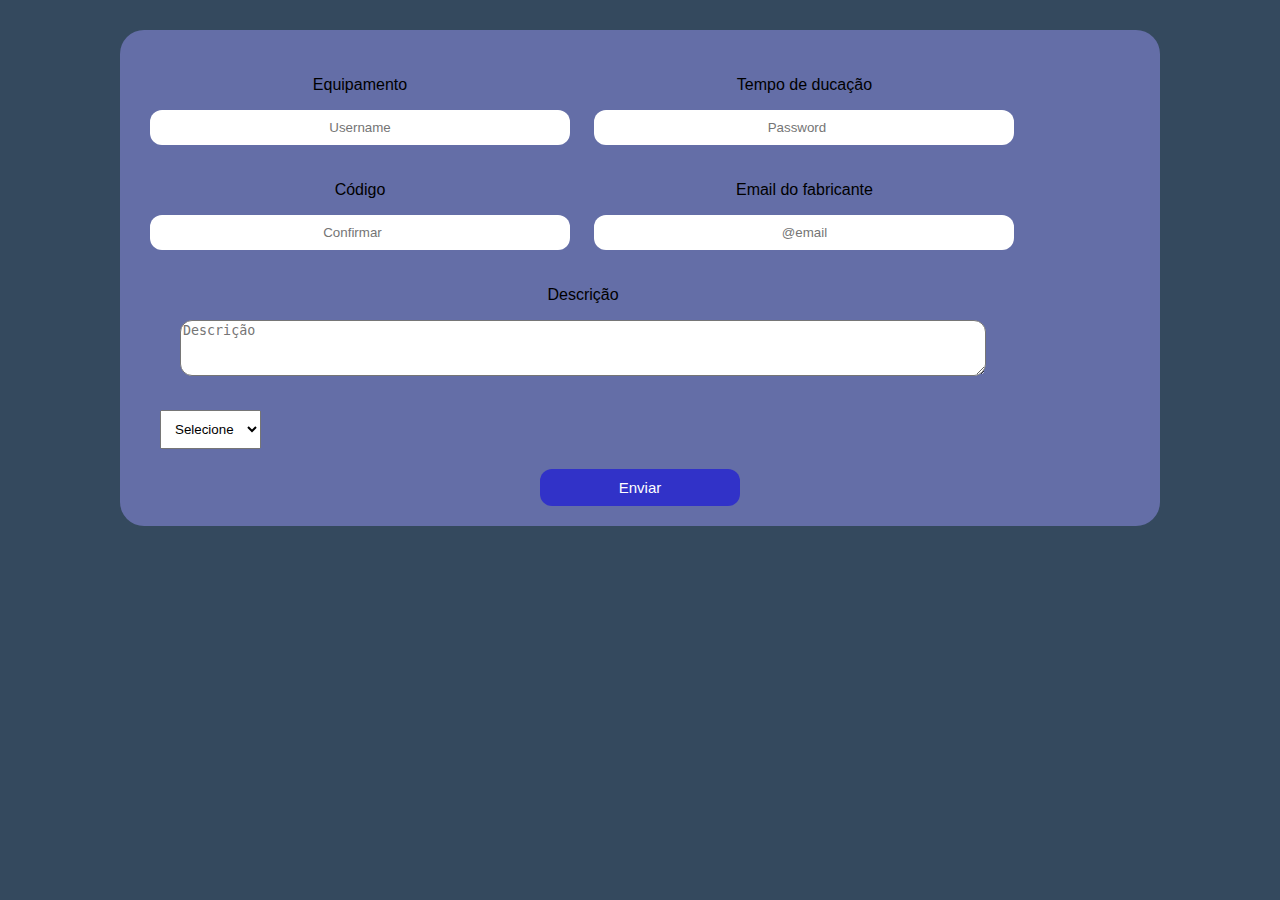
==== index.html @ 9cd6def3 "Alteração de todo o css do projeto" ====
<!DOCTYPE html>
<html lang="pt-br">

<head>
    <meta charset="UTF-8">
    <meta name="viewport" content="width=device-width, initial-scale=1.0">
    <title>Login</title>
    <link rel="stylesheet" href="estilo-form.css">
</head>

<body>
    <form action="index.html" class="box" method="post">
        <div id="equipamento" class="dado">
            <p>Equipamento</p>
            <input type="text" name="" placeholder="Username" id="user">
        </div>

        <div id="duracao" class="dado">
            <p>Tempo de ducação</p>
            <input type="number" name="" placeholder="Password" id="password">
        </div>

        <div id="codigo" class="dado">
            <p>Código</p>
            <input type="number" name="" placeholder="Confirmar" id="confirmarpass">
        </div>

        <div id="email" class="dado">
            <p>Email do fabricante</p>
            <input type="email" name="" placeholder="@email" id="email" required='required'>
        </div>

        <div id="descricao" class="dado">
            <p>Descrição</p>
            <textarea name="" id="descricao" cols="30" rows="10" placeholder="Descrição"></textarea>
        </div id>

        <div id="produto">
            <select id="produto">
                <option value="">Selecione</option>
                <option value="teclado"> Teclado</option>
                <option value="Mouse"> Mouse</option>
                <option value="headset"> Headset</option>
            </select>
        </div>
        <div id="enviar">
            <input type="submit" value="Enviar" onclick="verificar()">
        </div>

    </form>
    <script src="script.js"></script>
</body>

</html>
---- estilo-form.css ----
body {
    margin: 0;
    padding: 0;
    font-family: sans-serif;
    background: #34495e;
}

form {
    background-color: #646ea7;
    max-width: 1000px;
    margin: 0 auto;
    margin-top: 30px;
    padding: 20px;
    border-radius: 24px;
}

div.dado {
    display: inline-block;
    padding: 10px;
}

input#user,
input#password,
input#confirmarpass,
input#email {
    text-align: center;
    padding: 10px;
    width: 400px;
    border-radius: 12px;
    border: 0;
}

div.dado p {
    text-align: center;
}

div#descricao {
    margin-left: 30px;
}

div#descricao textarea {
    border-radius: 12px;
    height: 50px;
    width: 800px;
}

div#produto {
    margin-top: 20px;
    margin-left: 20px;
}

div#produto select {
    padding: 10px;
}

option {
    font-size: 15px;
}

input[type='submit'] {
    border: 0;
    border-radius: 12px;
    background: rgba(45, 45, 202, 0.925);
    color: white;
    font-size: 15px;
    display: block;
    margin: auto;
    margin-top: 20px;
    width: 200px;
    padding: 10px;
    cursor: pointer;
    transition: 0.25s;
}

input[type='submit']:hover {
    background: blue;
}
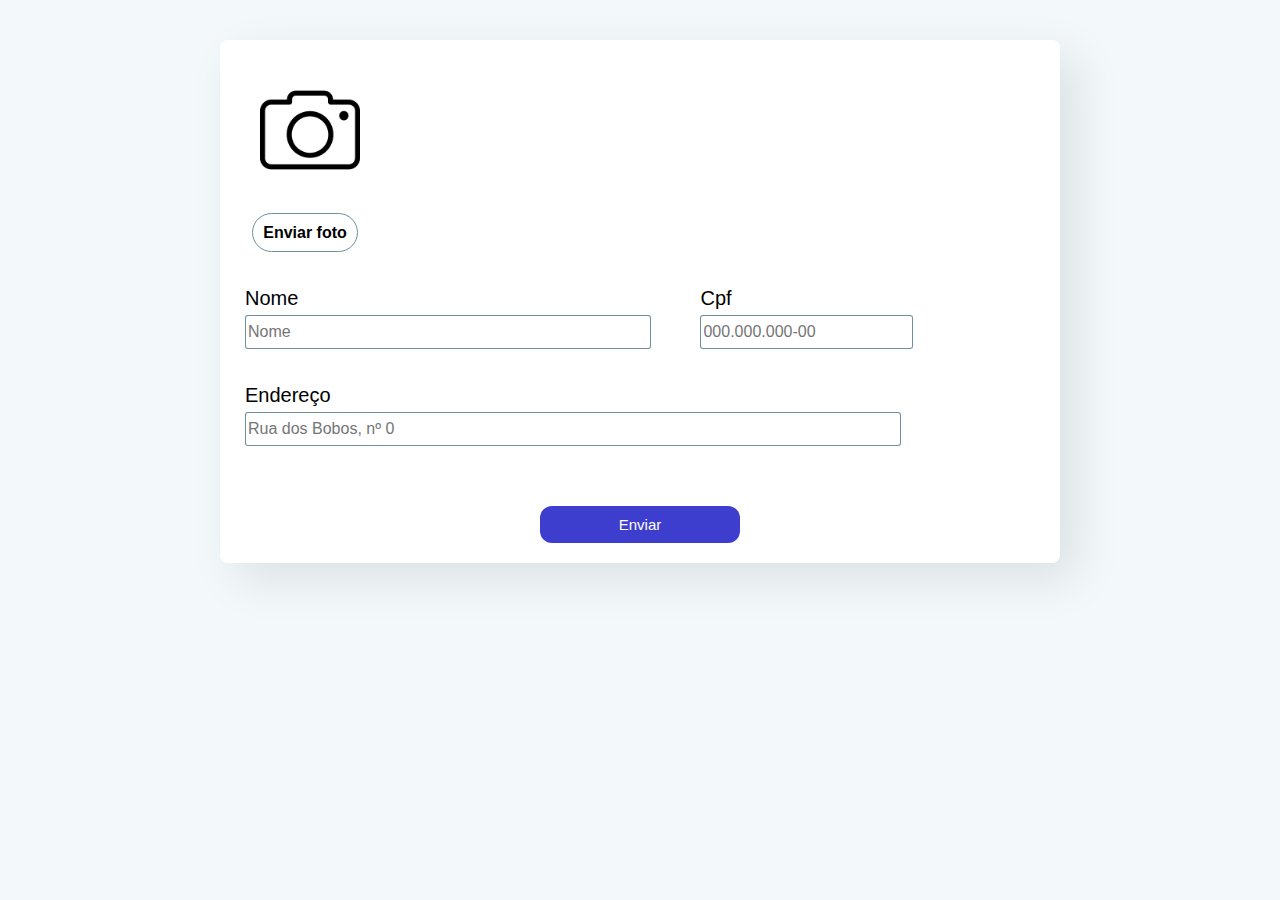
==== commit 1093d3e7: "Novo formulário" ====
--- a/index.html
+++ b/index.html
@@ -3,52 +3,54 @@
 
 <head>
     <meta charset="UTF-8">
-    <meta name="viewport" content="width=device-width, initial-scale=1.0">
-    <title>Login</title>
-    <link rel="stylesheet" href="estilo-form.css">
+    <title>Formulario</title>
+    <link rel="stylesheet" href="estilo.css">
 </head>
 
 <body>
-    <form action="index.html" class="box" method="post">
-        <div id="equipamento" class="dado">
-            <p>Equipamento</p>
-            <input type="text" name="" placeholder="Username" id="user">
+    <script src="https://ajax.googleapis.com/ajax/libs/jquery/3.5.1/jquery.min.js"></script>
+    <script>
+        function previewImagem(event) {
+            let myFile = new FileReader();
+            myFile.onload = function() {
+                let imagem = document.getElementById('imagem');
+                imagem.src = myFile.result;
+            };
+            myFile.readAsDataURL(event.target.files[0])
+        };
+    </script>
+
+    <form action="index.html" id="formulario" method="POST">
+        <div id="img">
+            <div id="imgPreview">
+                <img id="imagem" src="camera.png" alt="icone-preview" height="60px" width="60px">
+            </div>
+            <div id="imgEscolher">
+                <label for="myImg">Enviar foto</label>
+                <input type="file" id="myImg" onchange="previewImagem(event)">
+            </div>
         </div>
+        <div class="form-dados">
+            <div class="form-box">
+                <label for="nome">Nome</label>
+                <input type="text" id="nome" placeholder="Nome">
+            </div>
+        </div>
+        <div class="form-dados">
+            <div class="form-box">
+                <label for="cpf">Cpf</label>
+                <input type="number" id="cpf" placeholder="000.000.000-00">
+            </div>
+        </div>
+        <div class="form-dados">
+            <div class="form-box">
+                <label for="endereço">Endereço</label>
+                <input type="text" id="endereco" placeholder="Rua dos Bobos, nº 0">
+            </div>
+        </div>
+        <input type="submit" value="Enviar">
+    </form>
 
-        <div id="duracao" class="dado">
-            <p>Tempo de ducação</p>
-            <input type="number" name="" placeholder="Password" id="password">
-        </div>
-
-        <div id="codigo" class="dado">
-            <p>Código</p>
-            <input type="number" name="" placeholder="Confirmar" id="confirmarpass">
-        </div>
-
-        <div id="email" class="dado">
-            <p>Email do fabricante</p>
-            <input type="email" name="" placeholder="@email" id="email" required='required'>
-        </div>
-
-        <div id="descricao" class="dado">
-            <p>Descrição</p>
-            <textarea name="" id="descricao" cols="30" rows="10" placeholder="Descrição"></textarea>
-        </div id>
-
-        <div id="produto">
-            <select id="produto">
-                <option value="">Selecione</option>
-                <option value="teclado"> Teclado</option>
-                <option value="Mouse"> Mouse</option>
-                <option value="headset"> Headset</option>
-            </select>
-        </div>
-        <div id="enviar">
-            <input type="submit" value="Enviar" onclick="verificar()">
-        </div>
-
-    </form>
-    <script src="script.js"></script>
 </body>
 
 </html>--- a/estilo.css
+++ b/estilo.css
@@ -0,0 +1,98 @@
+body {
+    border: 0;
+    padding: 0;
+    font-family: sans-serif;
+    background-color: rgb(243, 249, 250);
+}
+
+form#formulario {
+    background-color: rgba(255, 255, 255, 0.952);
+    max-width: 800px;
+    margin: 0 auto;
+    margin-top: 40px;
+    padding: 20px;
+    border-radius: 8px;
+    box-shadow: 16px 16px 48px #00000019;
+}
+
+div#imgPreview img {
+    height: 100px;
+    width: 100px;
+    padding: 20px;
+    object-fit: cover;
+}
+
+div#imgEscolher input {
+    display: none;
+}
+
+div#imgEscolher {
+    padding-top: 20px;
+    padding-bottom: 40px;
+    padding-right: 10px;
+    width: 130px;
+    text-align: center;
+}
+
+div#imgEscolher label {
+    cursor: pointer;
+    font-size: 16px;
+    font-weight: 700;
+    border: 1px solid rgba(102, 137, 146, 0.938);
+    border-radius: 30px;
+    padding: 10px;
+}
+
+div.form-dados {
+    display: inline-block;
+    padding: 5px;
+    padding-bottom: 30px;
+}
+
+div.form-box input {
+    border: 0;
+    border-radius: 3px;
+    border: 1px solid rgba(102, 137, 146, 0.938);
+    height: 30px;
+    color: black;
+    font-size: 16px;
+    outline: none;
+}
+
+div.form-box label,
+div.form-box input {
+    display: block;
+}
+
+div.form-box label {
+    font-size: 20px;
+    padding-bottom: 5px;
+}
+
+div.form-box input#nome {
+    width: 400px;
+    margin-right: 35px;
+}
+
+div.form-box input#endereco {
+    width: 650px;
+}
+
+input[type='submit'] {
+    border: 0;
+    border-radius: 12px;
+    background: rgba(45, 45, 202, 0.925);
+    color: white;
+    font-size: 15px;
+    display: block;
+    margin: auto;
+    margin-top: 30px;
+    width: 200px;
+    padding: 10px;
+    cursor: pointer;
+    transition: 0.25s;
+}
+
+input[type='submit']:hover {
+    background: blue;
+}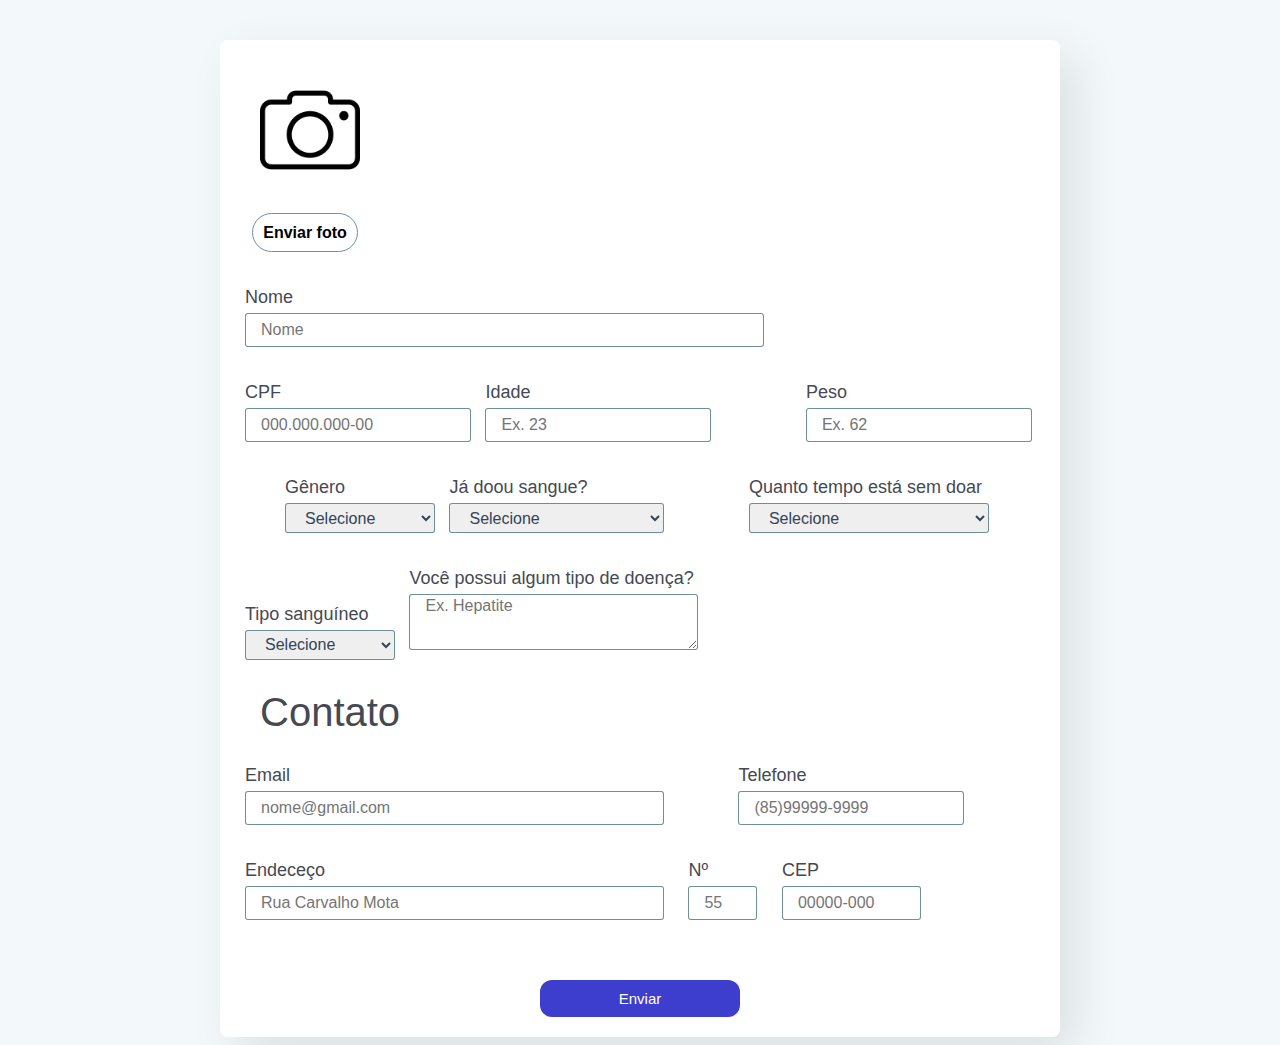
==== commit b194eb20: "formulario quase completo" ====
--- a/index.html
+++ b/index.html
@@ -4,7 +4,7 @@
 <head>
     <meta charset="UTF-8">
     <title>Formulario</title>
-    <link rel="stylesheet" href="estilo.css">
+    <link rel="stylesheet" href="estilo1.css">
 </head>
 
 <body>
@@ -18,6 +18,13 @@
             };
             myFile.readAsDataURL(event.target.files[0])
         };
+    </script>
+    <script>
+        function verificar() {
+            let nome = document.getElementById('nome').value
+            window.alert(nome)
+
+        }
     </script>
 
     <form action="index.html" id="formulario" method="POST">
@@ -38,17 +45,120 @@
         </div>
         <div class="form-dados">
             <div class="form-box">
-                <label for="cpf">Cpf</label>
+                <label for="cpf">CPF</label>
                 <input type="number" id="cpf" placeholder="000.000.000-00">
             </div>
         </div>
         <div class="form-dados">
             <div class="form-box">
-                <label for="endereço">Endereço</label>
-                <input type="text" id="endereco" placeholder="Rua dos Bobos, nº 0">
+                <label for="idade">Idade</label>
+                <input type="text" id="idade" placeholder="Ex. 23">
             </div>
         </div>
-        <input type="submit" value="Enviar">
+        <div class="form-dados">
+            <div class="form-box">
+                <label for="peso">Peso</label>
+                <input type="number" id="peso" placeholder="Ex. 62">
+            </div>
+        </div>
+        <div class="form-dados">
+            <div class="form-box">
+                <div id="select-genero">
+                    <label for="genero">Gênero</label>
+                    <select id="genero">
+                        <option value="selecione">Selecione</option>
+                        <option value="masc">Masculino</option>
+                        <option value="fem">Feminino</option>
+                        <option value="outros">Outros</option>
+                    </select>
+                </div>
+            </div>
+        </div>
+        <div class="form-dados">
+            <div class="form-box">
+                <div id="select-doacao">
+                    <label for="doacao">Já doou sangue?</label>
+                    <select id="doacao">
+                        <option value="selecione">Selecione</option>
+                        <option value="sim">Sim</option>
+                        <option value="nao">Não</option>
+                    </select>
+                </div>
+            </div>
+        </div>
+        <div class="form-dados">
+            <div class="form-box">
+                <div id="select-tempo-doacao">
+                    <label for="tempo-doacao">Quanto tempo está sem doar</label>
+                    <select id="tempo-doacao">
+                        <option value="selecione">Selecione</option>
+                        <option value="mes1">1 mês</option>
+                        <option value="mes2">2 meses</option>
+                        <option value="mes3">3 meses</option>
+                        <option value="mes+">Mais</option>
+                    </select>
+                </div>
+            </div>
+        </div>
+        <div class="form-dados">
+            <div class="form-box">
+                <div id="select-tipo-sangue">
+                    <label for="tipo-sangue">Tipo sanguíneo</label>
+                    <select id="tipo-sangue">
+                        <option value="selecione">Selecione</option>
+                        <option value="a+">A+</option>
+                        <option value="a-">A-</option>
+                        <option value="b+">B+</option>
+                        <option value="b-">B-</option>
+                        <option value="ab+">AB+</option>
+                        <option value="ab-">AB-</option>
+                        <option value="o+">O+</option>
+                        <option value="o-">O-</option>
+                    </select>
+                </div>
+            </div>
+        </div>
+        <div class="form-dados">
+            <div class="form-box">
+                <label for="peso">Você possui algum tipo de doença?</label>
+                <textarea id="textarea-doenca" cols="30" rows="10" placeholder="Ex. Hepatite"></textarea>
+            </div>
+        </div>
+        <div class="form-box">
+            <label for="contatos" id="contatos">Contato</label>
+        </div>
+        <div class="form-dados">
+            <div class="form-box">
+                <label for="email">Email</label>
+                <input type="email" id="email" placeholder="nome@gmail.com">
+            </div>
+        </div>
+        <div class="form-dados">
+            <div class="form-box">
+                <label for="telefone">Telefone</label>
+                <input type="text" id="telefone" placeholder="(85)99999-9999">
+            </div>
+        </div>
+        <div class="form-dados">
+            <div class="form-box">
+                <label for="endereco">Endeceço</label>
+                <input type="text" id="endereco" placeholder="Rua Carvalho Mota">
+            </div>
+        </div>
+        <div class="form-dados">
+            <div class="form-box">
+                <label for="numero">Nº</label>
+                <input type="number" id="numero" placeholder="55">
+            </div>
+        </div>
+        <div class="form-dados">
+            <div class="form-box">
+                <label for="cep">CEP</label>
+                <input type="number" id="cep" placeholder="00000-000">
+            </div>
+        </div>
+
+        <input type="submit" value="Enviar" onclick="verificar()">
     </form>
 
 </body>
--- a/estilo1.css
+++ b/estilo1.css
@@ -0,0 +1,176 @@
+body {
+    border: 0;
+    padding: 0;
+    font-family: sans-serif;
+    background-color: rgb(243, 249, 250);
+}
+
+form#formulario {
+    background-color: rgba(255, 255, 255, 0.952);
+    max-width: 800px;
+    margin: 0 auto;
+    margin-top: 40px;
+    padding: 20px;
+    border-radius: 8px;
+    box-shadow: 16px 16px 48px #00000019;
+}
+
+div#imgPreview img {
+    height: 100px;
+    width: 100px;
+    padding: 20px;
+    object-fit: cover;
+}
+
+div#imgEscolher input {
+    display: none;
+}
+
+div#imgEscolher {
+    padding-top: 20px;
+    padding-bottom: 40px;
+    padding-right: 10px;
+    width: 130px;
+    text-align: center;
+}
+
+div#imgEscolher label {
+    cursor: pointer;
+    font-size: 16px;
+    font-weight: 700;
+    border: 1px solid rgba(102, 137, 146, 0.938);
+    border-radius: 30px;
+    padding: 10px;
+}
+
+div.form-dados {
+    display: inline-block;
+    padding: 5px;
+    padding-bottom: 30px;
+}
+
+div.form-box input {
+    border: 0;
+    border-radius: 3px;
+    border: 1px solid rgba(102, 137, 146, 0.938);
+    height: 30px;
+    font-size: 16px;
+    outline: none;
+    transition: 0.3s;
+    padding-left: 15px;
+    color: #314458;
+    font-family: 'Poppins', sans-serif;
+}
+
+div.form-box input:focus {
+    border-color: dodgerblue;
+    box-shadow: 0 0 8px 0 dodgerblue;
+}
+
+div.form-box label,
+div.form-box input {
+    display: block;
+}
+
+div.form-box label {
+    font-size: 18px;
+    padding-bottom: 5px;
+    font-family: 'Poppins', sans-serif;
+    color: #464953;
+    font-weight: 400;
+}
+
+div.form-box input#nome {
+    width: 500px;
+    margin-right: 40px;
+}
+
+div.form-box input#idade {
+    margin-right: 80px;
+}
+
+div.form-box div#select-genero {
+    margin-left: 40px;
+}
+
+div.form-box select#doacao {
+    width: 215px;
+    margin-right: 70px;
+}
+
+div.form-box select#tempo-doacao {
+    width: 240px;
+    margin-right: 20px;
+}
+
+div.form-box select {
+    border: 0;
+    border-radius: 3px;
+    border: 1px solid rgba(102, 137, 146, 0.938);
+    height: 30px;
+    font-size: 16px;
+    color: #314458;
+    font-family: 'Poppins', sans-serif;
+    padding-left: 15px;
+    width: 150px;
+    outline: none;
+}
+
+div.form-box textarea#textarea-doenca {
+    border: 0;
+    border-radius: 3px;
+    border: 1px solid rgba(102, 137, 146, 0.938);
+    height: 50px;
+    width: 270px;
+    font-size: 16px;
+    outline: none;
+    transition: 0.3s;
+    padding-left: 15px;
+    color: #314458;
+    font-family: 'Poppins', sans-serif;
+}
+
+div.form-box label#contatos {
+    font-size: 40px;
+    margin-left: 20px;
+    margin-bottom: 20px;
+}
+
+div.form-box input#email {
+    width: 400px;
+    margin-right: 60px;
+}
+
+div.form-box input#endereco {
+    width: 400px;
+    margin-right: 10px;
+}
+
+div.form-box input#numero {
+    width: 50px;
+    margin-right: 10px;
+}
+
+div.form-box input#cep {
+    width: 120px;
+}
+
+input[type='submit'] {
+    border: 0;
+    border-radius: 12px;
+    background: rgba(45, 45, 202, 0.925);
+    color: white;
+    font-size: 15px;
+    display: block;
+    margin: auto;
+    margin-top: 30px;
+    width: 200px;
+    padding: 10px;
+    cursor: pointer;
+    transition: 0.25s;
+    outline: none;
+}
+
+input[type='submit']:hover {
+    background: blue;
+}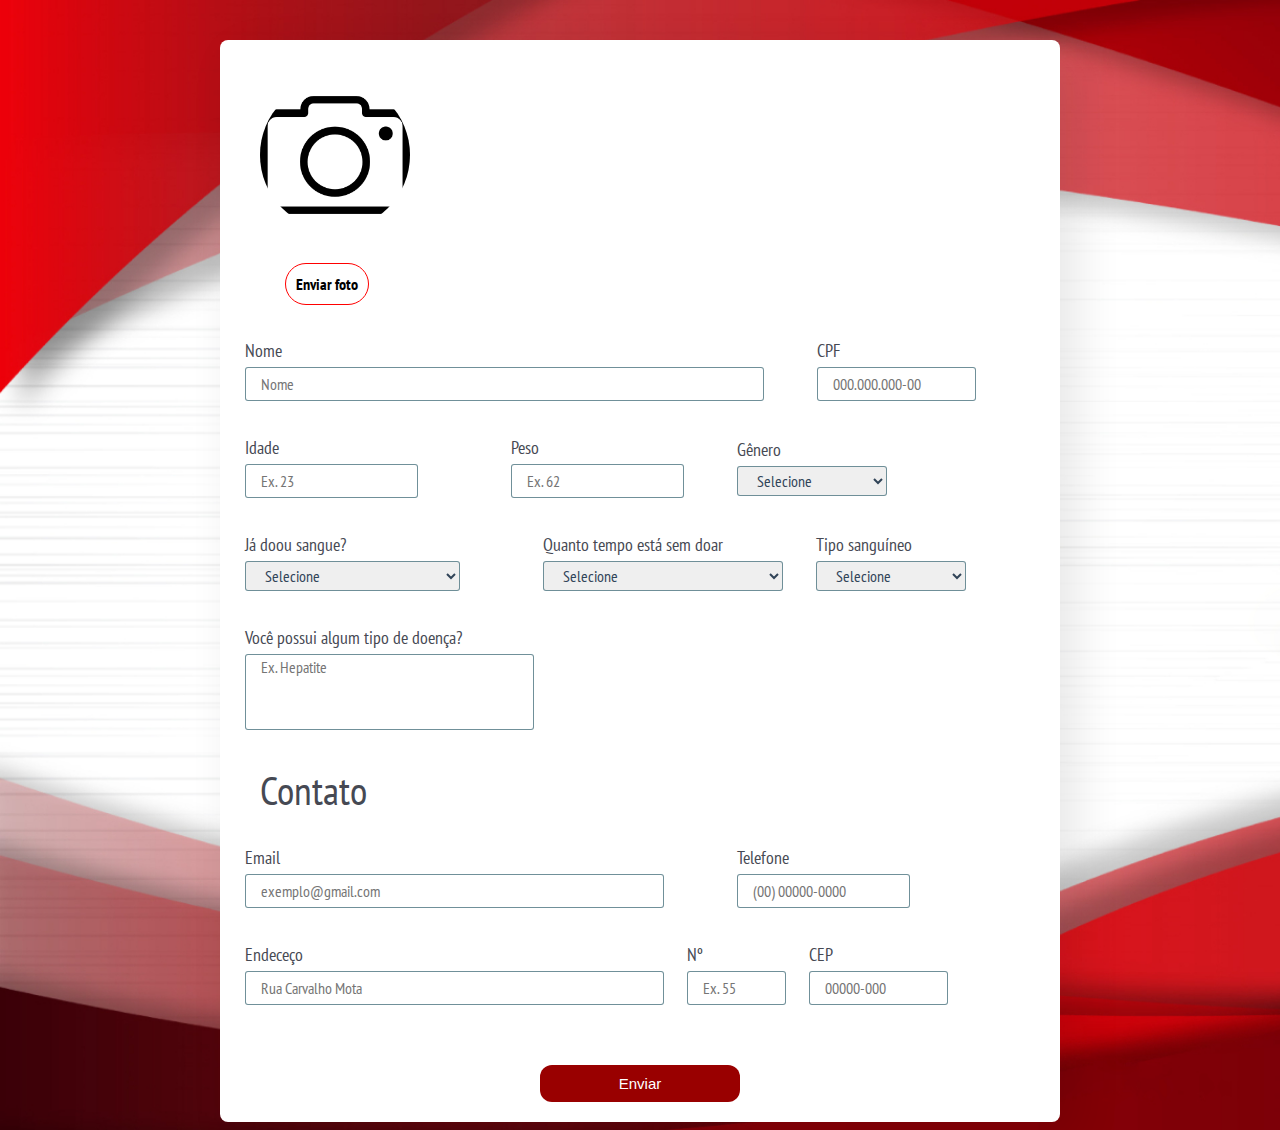
==== commit 329476a6: "." ====
--- a/index.html
+++ b/index.html
@@ -4,7 +4,7 @@
 <head>
     <meta charset="UTF-8">
     <title>Formulario</title>
-    <link rel="stylesheet" href="estilo1.css">
+    <link rel="stylesheet" href="css/estilo1.css">
 </head>
 
 <body>
@@ -19,18 +19,11 @@
             myFile.readAsDataURL(event.target.files[0])
         };
     </script>
-    <script>
-        function verificar() {
-            let nome = document.getElementById('nome').value
-            window.alert(nome)
-
-        }
-    </script>
 
     <form action="index.html" id="formulario" method="POST">
         <div id="img">
             <div id="imgPreview">
-                <img id="imagem" src="camera.png" alt="icone-preview" height="60px" width="60px">
+                <img id="imagem" src="imagens/camera.png" alt="icone-preview" height="60px" width="60px">
             </div>
             <div id="imgEscolher">
                 <label for="myImg">Enviar foto</label>
@@ -40,25 +33,25 @@
         <div class="form-dados">
             <div class="form-box">
                 <label for="nome">Nome</label>
-                <input type="text" id="nome" placeholder="Nome">
+                <input type="text" id="nome" placeholder="Nome" required='required'>
             </div>
         </div>
         <div class="form-dados">
             <div class="form-box">
                 <label for="cpf">CPF</label>
-                <input type="number" id="cpf" placeholder="000.000.000-00">
+                <input type="text" id="cpf" placeholder="000.000.000-00" class="regex" data-js="cpf" maxlength="14">
             </div>
         </div>
         <div class="form-dados">
             <div class="form-box">
                 <label for="idade">Idade</label>
-                <input type="text" id="idade" placeholder="Ex. 23">
+                <input type="text" id="idade" placeholder="Ex. 23" data-js="idade" class="regex">
             </div>
         </div>
         <div class="form-dados">
             <div class="form-box">
                 <label for="peso">Peso</label>
-                <input type="number" id="peso" placeholder="Ex. 62">
+                <input type="text" id="peso" placeholder="Ex. 62" data-js="peso" class="regex">
             </div>
         </div>
         <div class="form-dados">
@@ -120,8 +113,8 @@
         </div>
         <div class="form-dados">
             <div class="form-box">
-                <label for="peso">Você possui algum tipo de doença?</label>
-                <textarea id="textarea-doenca" cols="30" rows="10" placeholder="Ex. Hepatite"></textarea>
+                <label for="doenca">Você possui algum tipo de doença?</label>
+                <textarea id="doenca" cols="30" rows="10" placeholder="Ex. Hepatite"></textarea>
             </div>
         </div>
         <div class="form-box">
@@ -130,13 +123,13 @@
         <div class="form-dados">
             <div class="form-box">
                 <label for="email">Email</label>
-                <input type="email" id="email" placeholder="nome@gmail.com">
+                <input type="email" id="email" placeholder="exemplo@gmail.com">
             </div>
         </div>
         <div class="form-dados">
             <div class="form-box">
                 <label for="telefone">Telefone</label>
-                <input type="text" id="telefone" placeholder="(85)99999-9999">
+                <input type="text" id="telefone" class="regex" data-js="telefone" placeholder="(00) 00000-0000" maxlength="15">
             </div>
         </div>
         <div class="form-dados">
@@ -148,19 +141,19 @@
         <div class="form-dados">
             <div class="form-box">
                 <label for="numero">Nº</label>
-                <input type="number" id="numero" placeholder="55">
+                <input type="text" id="numero" placeholder="Ex. 55" data-js="numero" class="regex">
             </div>
         </div>
         <div class="form-dados">
             <div class="form-box">
                 <label for="cep">CEP</label>
-                <input type="number" id="cep" placeholder="00000-000">
+                <input type="text" id="cep" class="regex" data-js="cep" placeholder="00000-000" maxlength="9">
             </div>
         </div>
 
-        <input type="submit" value="Enviar" onclick="verificar()">
+        <input type="submit" value="Enviar">
     </form>
-
+    <script src="js/regex.js"></script>
 </body>
 
 </html>--- a/css/estilo1.css
+++ b/css/estilo1.css
@@ -0,0 +1,199 @@
+@import url("https://fonts.googleapis.com/css?family=PT+Sans+Narrow:400,700&display=swap");
+body {
+    border: 0;
+    padding: 0;
+    font-family: sans-serif;
+    background-color: rgb(243, 249, 250);
+    background-image: url("../imagens/backg2.jpg");
+    background-repeat: no-repeat;
+    background-size: cover;
+    font-family: "PT Sans Narrow", sans-serif;
+}
+
+form#formulario {
+    background-color: rgb(255, 255, 255);
+    max-width: 800px;
+    margin: 0 auto;
+    margin-top: 40px;
+    padding: 20px;
+    border-radius: 8px;
+    box-shadow: 16px 16px 48px #00000019;
+}
+
+div#imgPreview img {
+    height: 150px;
+    width: 150px;
+    padding: 20px;
+    object-fit: cover;
+    border-radius: 50%;
+}
+
+div#imgEscolher input {
+    display: none;
+}
+
+div#imgEscolher {
+    padding-top: 20px;
+    padding-bottom: 40px;
+    padding-right: 10px;
+    width: 130px;
+    margin-left: 45px;
+}
+
+div#imgEscolher label {
+    cursor: pointer;
+    font-size: 16px;
+    font-weight: 700;
+    border: 1px solid rgba(102, 137, 146, 0.938);
+    border-radius: 30px;
+    padding: 10px;
+    border-color: red;
+    transition: 0.3s;
+}
+
+div#imgEscolher label:hover {
+    background: rgb(153, 0, 0);
+    color: whitesmoke
+}
+
+div.form-dados {
+    display: inline-block;
+    padding: 5px;
+    padding-bottom: 30px;
+}
+
+div.form-box input {
+    border: 0;
+    border-radius: 3px;
+    border: 1px solid rgba(102, 137, 146, 0.938);
+    height: 30px;
+    font-size: 16px;
+    outline: none;
+    transition: 0.3s;
+    padding-left: 15px;
+    color: #314458;
+    font-family: "PT Sans Narrow", sans-serif;
+}
+
+div.form-box input:focus {
+    border-color: red;
+    box-shadow: 0 0 8px 0 red;
+}
+
+div.form-box label,
+div.form-box input {
+    display: block;
+}
+
+div.form-box label {
+    font-size: 18px;
+    padding-bottom: 5px;
+    font-family: "PT Sans Narrow", sans-serif;
+    color: #464953;
+    font-weight: 400;
+}
+
+div.form-box input#nome {
+    width: 500px;
+    margin-right: 40px;
+}
+
+div.form-box input#cpf {
+    width: 140px;
+}
+
+div.form-box input#idade {
+    margin-right: 80px;
+}
+
+div.form-box div#select-genero {
+    margin-left: 40px;
+}
+
+div.form-box select#doacao {
+    width: 215px;
+    margin-right: 70px;
+}
+
+div.form-box select#tempo-doacao {
+    width: 240px;
+    margin-right: 20px;
+}
+
+div.form-box select {
+    border: 0;
+    border-radius: 3px;
+    border: 1px solid rgba(102, 137, 146, 0.938);
+    height: 30px;
+    font-size: 16px;
+    color: #314458;
+    font-family: "PT Sans Narrow", sans-serif;
+    padding-left: 15px;
+    width: 150px;
+    outline: none;
+}
+
+div.form-box textarea#doenca {
+    border: 0;
+    border-radius: 3px;
+    border: 1px solid rgba(102, 137, 146, 0.938);
+    height: 70px;
+    width: 270px;
+    font-size: 16px;
+    outline: none;
+    transition: 0.3s;
+    padding-left: 15px;
+    color: #314458;
+    font-family: "PT Sans Narrow", sans-serif;
+    resize: none;
+}
+
+div.form-box textarea#doenca:focus {
+    border-color: red;
+    box-shadow: 0 0 8px 0 red;
+}
+
+div.form-box label#contatos {
+    font-size: 40px;
+    margin-left: 20px;
+    margin-bottom: 20px;
+}
+
+div.form-box input#email {
+    width: 400px;
+    margin-right: 60px;
+}
+
+div.form-box input#endereco {
+    width: 400px;
+    margin-right: 10px;
+}
+
+div.form-box input#numero {
+    width: 80px;
+    margin-right: 10px;
+}
+
+div.form-box input#cep {
+    width: 120px;
+}
+
+input[type='submit'] {
+    border: 0;
+    border-radius: 12px;
+    background: rgb(153, 0, 0);
+    color: white;
+    font-size: 15px;
+    display: block;
+    margin: auto;
+    margin-top: 30px;
+    width: 200px;
+    padding: 10px;
+    cursor: pointer;
+    transition: 0.25s;
+    outline: none;
+}
+
+input[type='submit']:hover {
+    background: red;
+}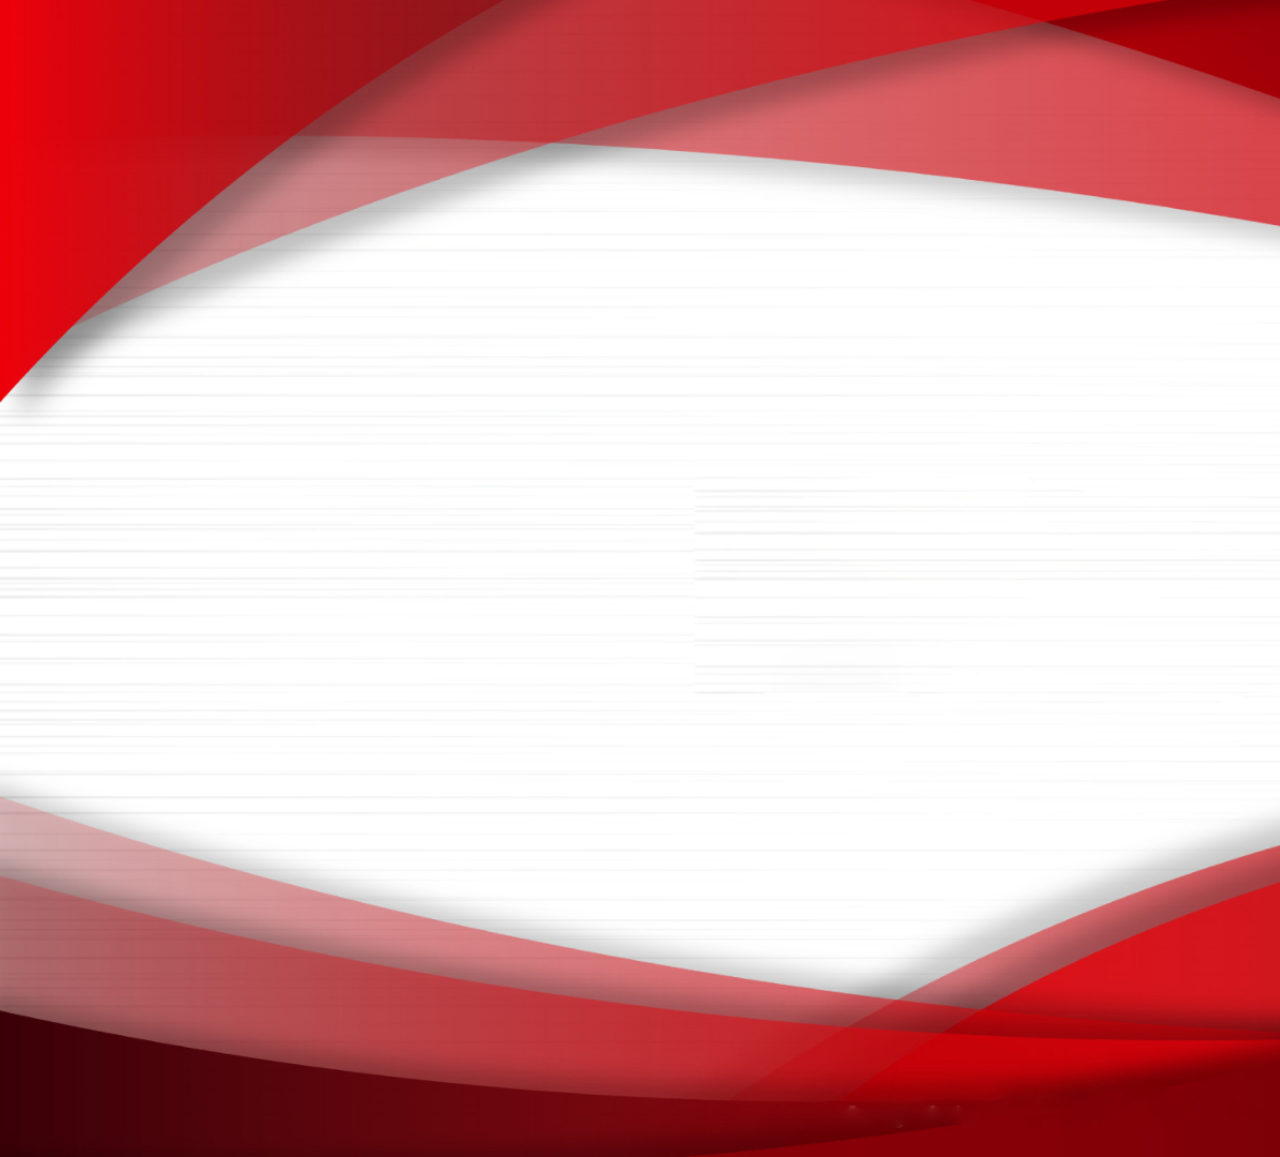
==== commit aff8d705: "." ====
--- a/index.html
+++ b/index.html
@@ -1,159 +1,209 @@
 <!DOCTYPE html>
 <html lang="pt-br">
+  <head>
+    <meta charset="UTF-8" />
+    <title>Formulario</title>
+    <link rel="stylesheet" href="css/estilo1.css" />
+  </head>
 
-<head>
-    <meta charset="UTF-8">
-    <title>Formulario</title>
-    <link rel="stylesheet" href="css/estilo1.css">
-</head>
-
-<body>
+  <body>
     <script src="https://ajax.googleapis.com/ajax/libs/jquery/3.5.1/jquery.min.js"></script>
     <script>
-        function previewImagem(event) {
-            let myFile = new FileReader();
-            myFile.onload = function() {
-                let imagem = document.getElementById('imagem');
-                imagem.src = myFile.result;
-            };
-            myFile.readAsDataURL(event.target.files[0])
+      function previewImagem(event) {
+        let myFile = new FileReader();
+        myFile.onload = function () {
+          let imagem = document.getElementById("imagem");
+          imagem.src = myFile.result;
         };
+        myFile.readAsDataURL(event.target.files[0]);
+      }
     </script>
 
     <form action="index.html" id="formulario" method="POST">
-        <div id="img">
-            <div id="imgPreview">
-                <img id="imagem" src="imagens/camera.png" alt="icone-preview" height="60px" width="60px">
-            </div>
-            <div id="imgEscolher">
-                <label for="myImg">Enviar foto</label>
-                <input type="file" id="myImg" onchange="previewImagem(event)">
-            </div>
-        </div>
-        <div class="form-dados">
-            <div class="form-box">
-                <label for="nome">Nome</label>
-                <input type="text" id="nome" placeholder="Nome" required='required'>
-            </div>
-        </div>
-        <div class="form-dados">
-            <div class="form-box">
-                <label for="cpf">CPF</label>
-                <input type="text" id="cpf" placeholder="000.000.000-00" class="regex" data-js="cpf" maxlength="14">
-            </div>
-        </div>
-        <div class="form-dados">
-            <div class="form-box">
-                <label for="idade">Idade</label>
-                <input type="text" id="idade" placeholder="Ex. 23" data-js="idade" class="regex">
-            </div>
-        </div>
-        <div class="form-dados">
-            <div class="form-box">
-                <label for="peso">Peso</label>
-                <input type="text" id="peso" placeholder="Ex. 62" data-js="peso" class="regex">
-            </div>
-        </div>
-        <div class="form-dados">
-            <div class="form-box">
-                <div id="select-genero">
-                    <label for="genero">Gênero</label>
-                    <select id="genero">
-                        <option value="selecione">Selecione</option>
-                        <option value="masc">Masculino</option>
-                        <option value="fem">Feminino</option>
-                        <option value="outros">Outros</option>
-                    </select>
-                </div>
-            </div>
-        </div>
-        <div class="form-dados">
-            <div class="form-box">
-                <div id="select-doacao">
-                    <label for="doacao">Já doou sangue?</label>
-                    <select id="doacao">
-                        <option value="selecione">Selecione</option>
-                        <option value="sim">Sim</option>
-                        <option value="nao">Não</option>
-                    </select>
-                </div>
-            </div>
-        </div>
-        <div class="form-dados">
-            <div class="form-box">
-                <div id="select-tempo-doacao">
-                    <label for="tempo-doacao">Quanto tempo está sem doar</label>
-                    <select id="tempo-doacao">
-                        <option value="selecione">Selecione</option>
-                        <option value="mes1">1 mês</option>
-                        <option value="mes2">2 meses</option>
-                        <option value="mes3">3 meses</option>
-                        <option value="mes+">Mais</option>
-                    </select>
-                </div>
-            </div>
-        </div>
-        <div class="form-dados">
-            <div class="form-box">
-                <div id="select-tipo-sangue">
-                    <label for="tipo-sangue">Tipo sanguíneo</label>
-                    <select id="tipo-sangue">
-                        <option value="selecione">Selecione</option>
-                        <option value="a+">A+</option>
-                        <option value="a-">A-</option>
-                        <option value="b+">B+</option>
-                        <option value="b-">B-</option>
-                        <option value="ab+">AB+</option>
-                        <option value="ab-">AB-</option>
-                        <option value="o+">O+</option>
-                        <option value="o-">O-</option>
-                    </select>
-                </div>
-            </div>
-        </div>
-        <div class="form-dados">
-            <div class="form-box">
-                <label for="doenca">Você possui algum tipo de doença?</label>
-                <textarea id="doenca" cols="30" rows="10" placeholder="Ex. Hepatite"></textarea>
-            </div>
-        </div>
-        <div class="form-box">
-            <label for="contatos" id="contatos">Contato</label>
-        </div>
-        <div class="form-dados">
-            <div class="form-box">
-                <label for="email">Email</label>
-                <input type="email" id="email" placeholder="exemplo@gmail.com">
-            </div>
-        </div>
-        <div class="form-dados">
-            <div class="form-box">
-                <label for="telefone">Telefone</label>
-                <input type="text" id="telefone" class="regex" data-js="telefone" placeholder="(00) 00000-0000" maxlength="15">
-            </div>
-        </div>
-        <div class="form-dados">
-            <div class="form-box">
-                <label for="endereco">Endeceço</label>
-                <input type="text" id="endereco" placeholder="Rua Carvalho Mota">
-            </div>
-        </div>
-        <div class="form-dados">
-            <div class="form-box">
-                <label for="numero">Nº</label>
-                <input type="text" id="numero" placeholder="Ex. 55" data-js="numero" class="regex">
-            </div>
-        </div>
-        <div class="form-dados">
-            <div class="form-box">
-                <label for="cep">CEP</label>
-                <input type="text" id="cep" class="regex" data-js="cep" placeholder="00000-000" maxlength="9">
-            </div>
-        </div>
+      <div id="img">
+        <div id="imgPreview">
+          <img
+            id="imagem"
+            src="imagens/camera.png"
+            alt="icone-preview"
+            height="60px"
+            width="60px"
+          />
+        </div>
+        <div id="imgEscolher">
+          <label for="myImg">Enviar foto</label>
+          <input type="file" id="myImg" onchange="previewImagem(event)" />
+        </div>
+      </div>
+      <div class="form-dados">
+        <div class="form-box">
+          <label for="nome">Nome</label>
+          <input type="text" id="nome" placeholder="Nome" required="required" />
+        </div>
+      </div>
+      <div class="form-dados">
+        <div class="form-box">
+          <label for="cpf">CPF</label>
+          <input
+            type="text"
+            id="cpf"
+            placeholder="000.000.000-00"
+            class="regex"
+            data-js="cpf"
+            maxlength="14"
+          />
+        </div>
+      </div>
+      <div class="form-dados">
+        <div class="form-box">
+          <label for="idade">Idade</label>
+          <input
+            type="text"
+            id="idade"
+            placeholder="Ex. 23"
+            data-js="idade"
+            class="regex"
+          />
+        </div>
+      </div>
+      <div class="form-dados">
+        <div class="form-box">
+          <label for="peso">Peso</label>
+          <input
+            type="text"
+            id="peso"
+            placeholder="Ex. 62"
+            data-js="peso"
+            class="regex"
+          />
+        </div>
+      </div>
+      <div class="form-dados">
+        <div class="form-box">
+          <div id="select-genero">
+            <label for="genero">Gênero</label>
+            <select id="genero">
+              <option value="selecione">Selecione</option>
+              <option value="masc">Masculino</option>
+              <option value="fem">Feminino</option>
+              <option value="outros">Outros</option>
+            </select>
+          </div>
+        </div>
+      </div>
+      <div class="form-dados">
+        <div class="form-box">
+          <div id="select-doacao">
+            <label for="doacao">Já doou sangue?</label>
+            <select id="doacao">
+              <option value="selecione">Selecione</option>
+              <option value="sim">Sim</option>
+              <option value="nao">Não</option>
+            </select>
+          </div>
+        </div>
+      </div>
+      <div class="form-dados">
+        <div class="form-box">
+          <div id="select-tempo-doacao">
+            <label for="tempo-doacao">Quanto tempo está sem doar</label>
+            <select id="tempo-doacao">
+              <option value="selecione">Selecione</option>
+              <option value="mes1">1 mês</option>
+              <option value="mes2">2 meses</option>
+              <option value="mes3">3 meses</option>
+              <option value="mes+">Mais</option>
+            </select>
+          </div>
+        </div>
+      </div>
+      <div class="form-dados">
+        <div class="form-box">
+          <div id="select-tipo-sangue">
+            <label for="tipo-sangue">Tipo sanguíneo</label>
+            <select id="tipo-sangue">
+              <option value="selecione">Selecione</option>
+              <option value="a+">A+</option>
+              <option value="a-">A-</option>
+              <option value="b+">B+</option>
+              <option value="b-">B-</option>
+              <option value="ab+">AB+</option>
+              <option value="ab-">AB-</option>
+              <option value="o+">O+</option>
+              <option value="o-">O-</option>
+            </select>
+          </div>
+        </div>
+      </div>
+      <div class="form-dados">
+        <div class="form-box">
+          <label for="doenca">Você possui algum tipo de doença?</label>
+          <textarea
+            id="doenca"
+            cols="30"
+            rows="10"
+            placeholder="Ex. Hepatite"
+          ></textarea>
+        </div>
+        <input type="color" id="head" name="head" value="#e66465" />
+        <label for="head">Cor</label>
+      </div>
+      <div class="form-box">
+        <label for="contatos" id="contatos">Contato</label>
+      </div>
+      <div class="form-dados">
+        <div class="form-box">
+          <label for="email">Email</label>
+          <input type="email" id="email" placeholder="exemplo@gmail.com" />
+        </div>
+      </div>
+      <div class="form-dados">
+        <div class="form-box">
+          <label for="telefone">Telefone</label>
+          <input
+            type="text"
+            id="telefone"
+            class="regex"
+            data-js="telefone"
+            placeholder="(00) 00000-0000"
+            maxlength="15"
+          />
+        </div>
+      </div>
+      <div class="form-dados">
+        <div class="form-box">
+          <label for="endereco">Endeceço</label>
+          <input type="text" id="endereco" placeholder="Rua Carvalho Mota" />
+        </div>
+      </div>
+      <div class="form-dados">
+        <div class="form-box">
+          <label for="numero">Nº</label>
+          <input
+            type="text"
+            id="numero"
+            placeholder="Ex. 55"
+            data-js="numero"
+            class="regex"
+          />
+        </div>
+      </div>
+      <div class="form-dados">
+        <div class="form-box">
+          <label for="cep">CEP</label>
+          <input
+            type="text"
+            id="cep"
+            class="regex"
+            data-js="cep"
+            placeholder="00000-000"
+            maxlength="9"
+          />
+        </div>
+      </div>
 
-        <input type="submit" value="Enviar">
+      <input type="submit" value="Enviar" />
     </form>
     <script src="js/regex.js"></script>
-</body>
-
-</html>+  </body>
+</html>
--- a/css/estilo1.css
+++ b/css/estilo1.css
@@ -1,199 +1,213 @@
 @import url("https://fonts.googleapis.com/css?family=PT+Sans+Narrow:400,700&display=swap");
 body {
-    border: 0;
-    padding: 0;
-    font-family: sans-serif;
-    background-color: rgb(243, 249, 250);
-    background-image: url("../imagens/backg2.jpg");
-    background-repeat: no-repeat;
-    background-size: cover;
-    font-family: "PT Sans Narrow", sans-serif;
+  border: 0;
+  padding: 0;
+  font-family: sans-serif;
+  background-color: rgb(243, 249, 250);
+  background-image: url("../imagens/backg2.jpg");
+  background-repeat: no-repeat;
+  background-size: cover;
+  font-family: "PT Sans Narrow", sans-serif;
 }
 
 form#formulario {
-    background-color: rgb(255, 255, 255);
-    max-width: 800px;
-    margin: 0 auto;
-    margin-top: 40px;
-    padding: 20px;
-    border-radius: 8px;
-    box-shadow: 16px 16px 48px #00000019;
-}
-
+  background-color: rgb(255, 255, 255);
+  max-width: 800px;
+  margin: 0 auto;
+  margin-top: 40px;
+  padding: 20px;
+  border-radius: 8px;
+  box-shadow: 16px 16px 48px #00000019;
+  opacity: 0;
+
+
+
+
+  animation: fadeIn 1s linear forwards;
+  animation-delay: 1s;
+}
+@keyframes fadeIn {
+  0% {
+    opacity: 0;
+  }
+  100% {
+    opacity: 1;
+  }
+}
 div#imgPreview img {
-    height: 150px;
-    width: 150px;
-    padding: 20px;
-    object-fit: cover;
-    border-radius: 50%;
+  height: 150px;
+  width: 150px;
+  padding: 20px;
+  object-fit: cover;
+  border-radius: 50%;
 }
 
 div#imgEscolher input {
-    display: none;
+  display: none;
 }
 
 div#imgEscolher {
-    padding-top: 20px;
-    padding-bottom: 40px;
-    padding-right: 10px;
-    width: 130px;
-    margin-left: 45px;
+  padding-top: 20px;
+  padding-bottom: 40px;
+  padding-right: 10px;
+  width: 130px;
+  margin-left: 45px;
 }
 
 div#imgEscolher label {
-    cursor: pointer;
-    font-size: 16px;
-    font-weight: 700;
-    border: 1px solid rgba(102, 137, 146, 0.938);
-    border-radius: 30px;
-    padding: 10px;
-    border-color: red;
-    transition: 0.3s;
+  cursor: pointer;
+  font-size: 16px;
+  font-weight: 700;
+  border: 1px solid rgba(102, 137, 146, 0.938);
+  border-radius: 30px;
+  padding: 10px;
+  border-color: red;
+  transition: 0.3s;
 }
 
 div#imgEscolher label:hover {
-    background: rgb(153, 0, 0);
-    color: whitesmoke
+  background: rgb(153, 0, 0);
+  color: whitesmoke;
 }
 
 div.form-dados {
-    display: inline-block;
-    padding: 5px;
-    padding-bottom: 30px;
+  display: inline-block;
+  padding: 5px;
+  padding-bottom: 30px;
 }
 
 div.form-box input {
-    border: 0;
-    border-radius: 3px;
-    border: 1px solid rgba(102, 137, 146, 0.938);
-    height: 30px;
-    font-size: 16px;
-    outline: none;
-    transition: 0.3s;
-    padding-left: 15px;
-    color: #314458;
-    font-family: "PT Sans Narrow", sans-serif;
+  border: 0;
+  border-radius: 3px;
+  border: 1px solid rgba(102, 137, 146, 0.938);
+  height: 30px;
+  font-size: 16px;
+  outline: none;
+  transition: 0.3s;
+  padding-left: 15px;
+  color: #314458;
+  font-family: "PT Sans Narrow", sans-serif;
 }
 
 div.form-box input:focus {
-    border-color: red;
-    box-shadow: 0 0 8px 0 red;
+  border-color: red;
+  box-shadow: 0 0 8px 0 red;
 }
 
 div.form-box label,
 div.form-box input {
-    display: block;
+  display: block;
 }
 
 div.form-box label {
-    font-size: 18px;
-    padding-bottom: 5px;
-    font-family: "PT Sans Narrow", sans-serif;
-    color: #464953;
-    font-weight: 400;
+  font-size: 18px;
+  padding-bottom: 5px;
+  font-family: "PT Sans Narrow", sans-serif;
+  color: #464953;
+  font-weight: 400;
 }
 
 div.form-box input#nome {
-    width: 500px;
-    margin-right: 40px;
+  width: 500px;
+  margin-right: 40px;
 }
 
 div.form-box input#cpf {
-    width: 140px;
+  width: 140px;
 }
 
 div.form-box input#idade {
-    margin-right: 80px;
+  margin-right: 80px;
 }
 
 div.form-box div#select-genero {
-    margin-left: 40px;
+  margin-left: 40px;
 }
 
 div.form-box select#doacao {
-    width: 215px;
-    margin-right: 70px;
+  width: 215px;
+  margin-right: 70px;
 }
 
 div.form-box select#tempo-doacao {
-    width: 240px;
-    margin-right: 20px;
+  width: 240px;
+  margin-right: 20px;
 }
 
 div.form-box select {
-    border: 0;
-    border-radius: 3px;
-    border: 1px solid rgba(102, 137, 146, 0.938);
-    height: 30px;
-    font-size: 16px;
-    color: #314458;
-    font-family: "PT Sans Narrow", sans-serif;
-    padding-left: 15px;
-    width: 150px;
-    outline: none;
+  border: 0;
+  border-radius: 3px;
+  border: 1px solid rgba(102, 137, 146, 0.938);
+  height: 30px;
+  font-size: 16px;
+  color: #314458;
+  font-family: "PT Sans Narrow", sans-serif;
+  padding-left: 15px;
+  width: 150px;
+  outline: none;
 }
 
 div.form-box textarea#doenca {
-    border: 0;
-    border-radius: 3px;
-    border: 1px solid rgba(102, 137, 146, 0.938);
-    height: 70px;
-    width: 270px;
-    font-size: 16px;
-    outline: none;
-    transition: 0.3s;
-    padding-left: 15px;
-    color: #314458;
-    font-family: "PT Sans Narrow", sans-serif;
-    resize: none;
+  border: 0;
+  border-radius: 3px;
+  border: 1px solid rgba(102, 137, 146, 0.938);
+  height: 70px;
+  width: 270px;
+  font-size: 16px;
+  outline: none;
+  transition: 0.3s;
+  padding-left: 15px;
+  color: #314458;
+  font-family: "PT Sans Narrow", sans-serif;
+  resize: none;
 }
 
 div.form-box textarea#doenca:focus {
-    border-color: red;
-    box-shadow: 0 0 8px 0 red;
+  border-color: red;
+  box-shadow: 0 0 8px 0 red;
 }
 
 div.form-box label#contatos {
-    font-size: 40px;
-    margin-left: 20px;
-    margin-bottom: 20px;
+  font-size: 40px;
+  margin-left: 20px;
+  margin-bottom: 20px;
 }
 
 div.form-box input#email {
-    width: 400px;
-    margin-right: 60px;
+  width: 400px;
+  margin-right: 60px;
 }
 
 div.form-box input#endereco {
-    width: 400px;
-    margin-right: 10px;
+  width: 400px;
+  margin-right: 10px;
 }
 
 div.form-box input#numero {
-    width: 80px;
-    margin-right: 10px;
+  width: 80px;
+  margin-right: 10px;
 }
 
 div.form-box input#cep {
-    width: 120px;
-}
-
-input[type='submit'] {
-    border: 0;
-    border-radius: 12px;
-    background: rgb(153, 0, 0);
-    color: white;
-    font-size: 15px;
-    display: block;
-    margin: auto;
-    margin-top: 30px;
-    width: 200px;
-    padding: 10px;
-    cursor: pointer;
-    transition: 0.25s;
-    outline: none;
-}
-
-input[type='submit']:hover {
-    background: red;
-}+  width: 120px;
+}
+
+input[type="submit"] {
+  border: 0;
+  border-radius: 12px;
+  background: rgb(153, 0, 0);
+  color: white;
+  font-size: 15px;
+  display: block;
+  margin: auto;
+  margin-top: 30px;
+  width: 200px;
+  padding: 10px;
+  cursor: pointer;
+  transition: 0.25s;
+  outline: none;
+}
+
+input[type="submit"]:hover {
+  background: red;
+}
